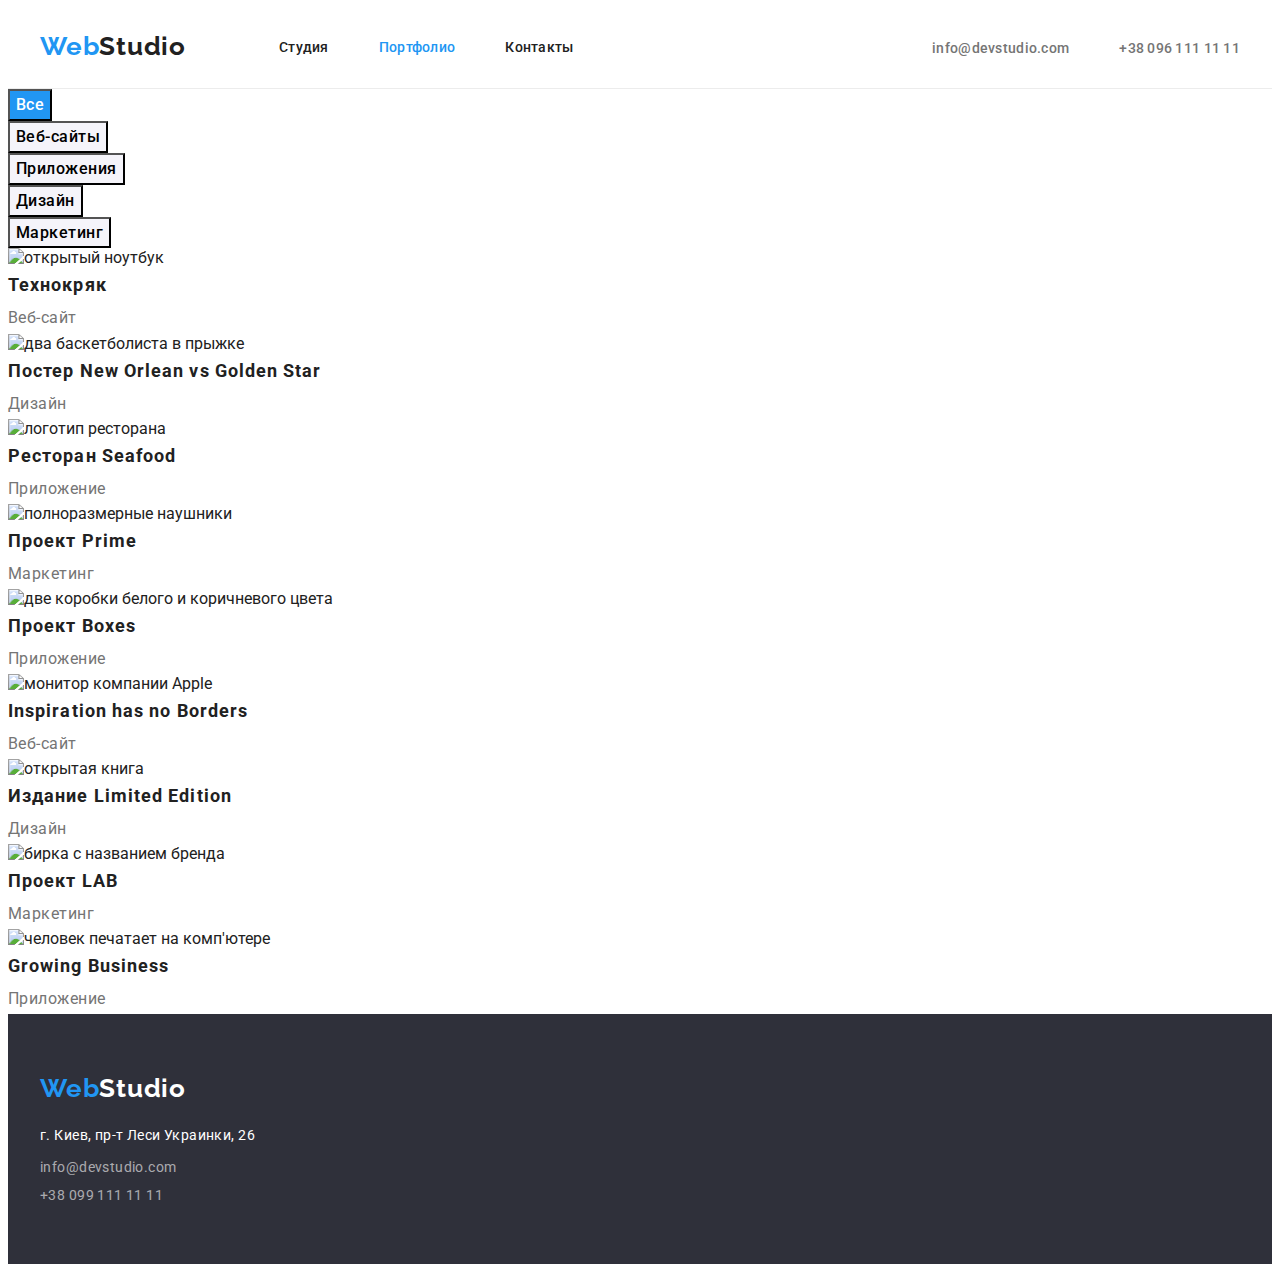
==== portfolio.html @ 601ef901 "Ended up with Studio page" ====
<!DOCTYPE html>
<html lang="ru">
  <head>
    <meta charset="UTF-8" />
    <meta http-equiv="X-UA-Compatible" content="IE=edge" />
    <meta name="viewport" content="width=device-width, initial-scale=1.0" />
    <title>Document</title>
    <link rel="preconnect" href="https://fonts.googleapis.com" />
    <link rel="preconnect" href="https://fonts.gstatic.com" crossorigin />
    <link
      href="https://fonts.googleapis.com/css2?family=Raleway:wght@700&family=Roboto:wght@400;500;700;900&display=swap"
      rel="stylesheet"
    />
    <link rel="stylesheet" href="./css/styles.css" />
  </head>
  <body>
    <header class="hdr">
      <div class="container container-hdr">
        <nav class="nav">
          <!--Brand Logo-->
          <a href="" class="hdr-logo"
            >Web<span class="black-logo link">Studio</span></a
          >
          <!--List of navigation links-->
          <ul class="nav-list">
            <li class="item">
              <a href="" class="nav-link link">Студия</a>
            </li>
            <li class="item">
              <a href="./portfolio.html" class="nav-link-current link"
                >Портфолио</a
              >
            </li>
            <li class="item"><a href="" class="nav-link link">Контакты</a></li>
          </ul>
        </nav>
        <!--Contacts-->
        <ul class="header-contacts">
          <li class="item">
            <a href="mailto:info@devstudio.com" class="contacts-link link"
              >info@devstudio.com</a
            >
          </li>
          <li>
            <a href="tel:+380961111111" class="contacts-link link"
              >+38 096 111 11 11</a
            >
          </li>
        </ul>
      </div>
    </header>
    <main>
      <!--Portfolio navgation-->
      <section class="prtf">
        <h1 hidden>Готовые проекты</h1>
        <ul class="list">
          <li><button type="button" class="prtf-btn-act">Все</button></li>
          <li><button type="button" class="prtf-btn">Веб-сайты</button></li>
          <li><button type="button" class="prtf-btn">Приложения</button></li>
          <li><button type="button" class="prtf-btn">Дизайн</button></li>
          <li><button type="button" class="prtf-btn">Маркетинг</button></li>
        </ul>
        <!--Examples of works-->
        <ul class="examples-list list">
          <li>
            <a href="" class="link"
              ><img
                src="./images/portfolio1.jpg"
                alt="открытый ноутбук"
                width="370px"
              />
              <h2>Технокряк</h2>
              <p>Веб-сайт</p>
            </a>
          </li>
          <li>
            <a href="" class="link"
              ><img
                src="./images/portfolio2.jpg"
                alt="два баскетболиста в прыжке"
                width="370px"
              />
              <h2>Постер New Orlean vs Golden Star</h2>
              <p>Дизайн</p>
            </a>
          </li>
          <li>
            <a href="" class="link"
              ><img
                src="./images/portfolio3.jpg"
                alt="логотип ресторана"
                width="370px"
              />
              <h2>Ресторан Seafood</h2>
              <p>Приложение</p></a
            >
          </li>
          <li>
            <a href="" class="link"
              ><img
                src="./images/portfolio4.jpg"
                alt="полноразмерные наушники"
                width="370px"
              />
              <h2>Проект Prime</h2>
              <p>Маркетинг</p></a
            >
          </li>
          <li>
            <a href="" class="link"
              ><img
                src="./images/portfolio5.jpg"
                alt="две коробки белого и коричневого цвета"
                width="370px"
              />
              <h2>Проект Boxes</h2>
              <p>Приложение</p></a
            >
          </li>
          <li>
            <a href="" class="link"
              ><img
                src="./images/portfolio6.jpg"
                alt="монитор компании Apple"
                width="370px"
              />
              <h2>Inspiration has no Borders</h2>
              <p>Веб-сайт</p></a
            >
          </li>
          <li>
            <a href="" class="link"
              ><img
                src="./images/portfolio7.jpg"
                alt="открытая книга"
                width="370px"
              />
              <h2>Издание Limited Edition</h2>
              <p>Дизайн</p></a
            >
          </li>
          <li>
            <a href="" class="link"
              ><img
                src="./images/portfolio8.jpg"
                alt="бирка с названием бренда"
                width="370px"
              />
              <h2>Проект LAB</h2>
              <p>Маркетинг</p></a
            >
          </li>
          <li>
            <a href="" class="link"
              ><img
                src="./images/portfolio9.jpg"
                alt="человек печатает на комп'ютере"
                width="370px"
              />
              <h2>Growing Business</h2>
              <p>Приложение</p></a
            >
          </li>
        </ul>
      </section>
    </main>
    <footer class="ftr">
      <div class="container">
        <!--Brand Logo-->
        <a href="" class="ftr-logo link"
          >Web<span class="white-logo link">Studio</span></a
        >
        <address class="addr">
          <ul class="addr-list list">
            <li class="item">
              <a
                class="addr-loc link"
                href="https://goo.gl/maps/46HjrAHxcbsHxjKQ8"
                target="_blank"
                rel="noopener noreferrer"
                >г. Киев, пр-т Леси Украинки, 26</a
              >
            </li>
            <li class="item">
              <a href="mailto:info@devstudio.com" class="addr-link link"
                >info@devstudio.com</a
              >
            </li>
            <li class="item">
              <a href="tel:+380961111111" class="addr-link link"
                >+38 099 111 11 11</a
              >
            </li>
          </ul>
        </address>
      </div>
    </footer>
  </body>
</html>
---- css/styles.css ----
:root{
    /* fonts */
    --main-font: Roboto, sans-serif;
    --secondary-font: Raleway, sans-serif;
    /* main colors */
    --main-txt-cl: #212121;
    --secondary-txt-cl: #757575;
    --special-txt-cl: #2196F3;
    /* bg colors */
    --light-bg-clr: #E5E5E5;
    --grey-bg-color: #F5F4FA;
    --black-bg-color: #2F303A;
}

body{
    font-family: var(--main-font);
    color: var(--main-txt-cl)
}

/* Reset styles start */

a {
    text-decoration: none;
    color: currentColor;
}

ul, 
ol {
    list-style: none;
    padding: 0;
    margin: 0;
}

h1,
h2,
h3,
h4,
h5,
h6, 
p {
    margin: 0
}

img{
    display: block;
}
/* .link {
    text-decoration: none;
    color: currentColor;
}

.list{
    list-style: none;
} */


/* Base Styles */

.container{
    width: 1200px;
    padding: 0 15px;
    margin-right: auto;
    margin-left: auto;
}



/* Header */
.hdr{
    border-bottom: 1px solid #ECECEC ;
}

.container-hdr {
    display: flex;
}

.nav{
    display: flex;
    margin-right: auto;
}

.hdr-logo {
    padding-top: 24px;
    padding-bottom: 24px;
    margin-right: 93px;

    font-family: var(--secondary-font);
    font-weight: 700;
    font-size: 26px;
    line-height: 1.13;
    letter-spacing: 0.03em;
    color: var(--special-txt-cl);
}

.black-logo {
    font-family: var(--secondary-font);
    font-weight: 700;
    font-size: 26px;
    line-height: 1.13;
    letter-spacing: 0.03em;
    color: var(--main-txt-cl)
}

.nav-list {
    display: flex;
    align-items: center;
}

.nav-list .item:not(:last-child) {
    margin-right: 50px;
}

.nav-link-current {
    display: block;
    font-weight: 500;
    font-size: 14px;
    line-height: 1.14;
    letter-spacing: 0.02em;
    color: var(--special-txt-cl);

    padding-top: 32px;
    padding-bottom: 32px;
}

.nav-link {
    display: block;
    font-weight: 500;
    font-size: 14px;
    line-height: 1.14;
    letter-spacing: 0.02em;
    color: var(--main-txt-cl);

    padding-top: 32px;
    padding-bottom: 32px;
}

.nav-link:hover,
.nav-link:focus {
    color: var(--special-txt-cl);
}

.nav-link-current:hover,
.nav-link-current:focus {
    color: var(--special-txt-cl);
}

.header-contacts{
    display: flex;
    align-items: center;
}

.header-contacts .item:not(:last-child) {
    margin-right: 50px;
}

.contacts-link{
    display: block;
    font-weight: 500;
    font-size: 14px;
    line-height: 1.14;
    letter-spacing: 0.02em;
    color: var(--secondary-txt-cl);

    padding-top: 32px;
    padding-bottom: 31px;
}

.contacts-link:hover,
.contacts-link:focus{
    color: var(--special-txt-cl);
}

/* Footer */

.ftr{
    background-color: var(--black-bg-color);
    padding-top: 60px;
    padding-bottom: 60px;
}

.ftr-logo{
    display: block;
    margin-bottom: 20px;

    font-family: var(--secondary-font);
    font-weight: 700;
    font-size: 26px;
    line-height: 1.13;
    letter-spacing: 0.03em;
    color: var(--special-txt-cl);
}

.white-logo{
    color:#FFFFFF;
}

.addr-list .item:not(:last-child){
    margin-bottom: 9px;
}

.addr-loc{
    font-style: normal;
    font-size: 14px;
    line-height: 1.71;
    letter-spacing: 0.03em;
    color: #FFFFFF;
}

.addr-link{
    font-style: normal;
    font-size: 14px;
    line-height: 1.71px;
    letter-spacing: 0.03em;
    color: rgba(255, 255, 255, 0.6);
}

.addr-link:hover{
    color: var(--special-txt-cl);
}

/* Main */
/* Section with an order button */
.order{
    background-color: var(--black-bg-color);
    padding-top: 200px;
    padding-bottom: 200px;
}

.order-headline{
    margin-bottom: 30px;

    font-weight: 900;
    font-size: 44px;
    line-height: 1.36;
    text-align: center;
    letter-spacing: 0.06em;
    text-transform: uppercase;
    color: #FFFFFF;
}

.order-button {
    border: 0;
    padding: 10px 32px;
    margin: 0 auto;
    min-width: 200px;
    min-height: 50px;

    font-family: 'Roboto';
    font-weight: 700;
    font-size: 16px;
    line-height: 1.88;
    display: flex;
    align-items: center;
    text-align: center;
    letter-spacing: 0.06em;
    color: #FFFFFF;
    background: #2196F3;
    cursor: pointer;
    box-shadow: 0px 4px 4px rgba(0, 0, 0, 0.15);
    border-radius: 4px;
    text-shadow: 0px 4px 4px rgba(0, 0, 0, 0.25);
}

.order-button:hover, .order-button:focus {
    background-color: #188CE8;
}

/* Advantages */
.advnt-container{
    margin-top: 107px;
    margin-bottom: 94px;
}

.advnt-list .advnt-list-title {
    font-size: 14px;
    line-height: 1.14;
    letter-spacing: 0.03em;
    text-transform: uppercase;
}

.advnt-list {
    display: flex;
    flex-basis: 270px;
}

.advnt-list .advnt-list-about{
    font-size: 14px;
    line-height: 1.7;
    letter-spacing: 0.03em;
    color: var(--secondary-txt-cl);
}

.advnt-list .item{
    width: 270px;
}

.advnt-list .item:not(:last-child) {
    margin-right: 30px;
}

.advnt-list-title{
    margin-bottom: 10px;
}




/* Kinds of services */
.srvs-container{
    margin-bottom: 94px;
}

.srvs-title, .team-title{
    font-size: 36px;
    line-height: 1.17;
    text-align: center;
    letter-spacing: 0.03em;
}

.srvs-title {
    margin-bottom: 50px;
}

.srvs-list {
    display: flex;
}

.srvs-list .item:not(:last-child){
    margin-right: 30px;
}

/* Team */  

.team{
    background-color: #F5F4FA;
    padding-top: 94px;
}

.team-title{
    margin-bottom: 50px;
}

.team-list{
    display: flex;
}

.team-list .item:not(:last-child){
    margin-right: 30px;
}

.team-list .item{
    margin-bottom: 94px;

    background-color: #FFFFFF ;
    box-shadow: 0px 1px 3px rgba(0, 0, 0, 0.12), 0px 1px 1px rgba(0, 0, 0, 0.14), 0px 2px 1px rgba(0, 0, 0, 0.2);
    border-radius: 0px 0px 4px 4px;
}


.team .team-list-title{
    margin-top: 30px;
    margin-bottom: 10px;

    font-weight: 500;
    font-size: 16px;
    line-height: 1.19;
    text-align: center;
    letter-spacing: 0.03em;
}

.team .team-about{
    margin-bottom: 30px;

    line-height: 1.19;
    text-align: center;
    letter-spacing: 0.03em;
    color: var(--secondary-txt-cl);
}

/*  */
/* Portfolio */ 
/*  */

/* Portfolio section buttons */
.prtf-btn-act {
    font-family: 'Roboto';
    font-weight: 500;
    font-size: 16px;
    line-height: 1.62;
    text-align: center;
    letter-spacing: 0.03em;
    color: #FFFFFF;
    background-color: #2196F3;
    cursor: pointer;
}

.prtf-btn {
    font-family: 'Roboto';
    font-weight: 500;
    font-size: 16px;
    line-height: 1.62;
    text-align: center;
    letter-spacing: 0.03em;
    background-color: var(--grey-bg-color);
    cursor: pointer;
}

.prtf-btn-act:hover, .prtf-btn-act:focus{
    background-color: #188CE8;
}

.prtf-btn:hover, .prtf-btn:focus{
    background-color: var(--special-txt-cl);
    color: #FFFFFF;
}

/* Examples of works */

.examples-list h2{
    font-size: 18px;
    line-height: 2;
    letter-spacing: 0.06em;
}

.examples-list p{
    line-height: 1.88;
    letter-spacing: 0.03em;
    color: var(--secondary-txt-cl);
}
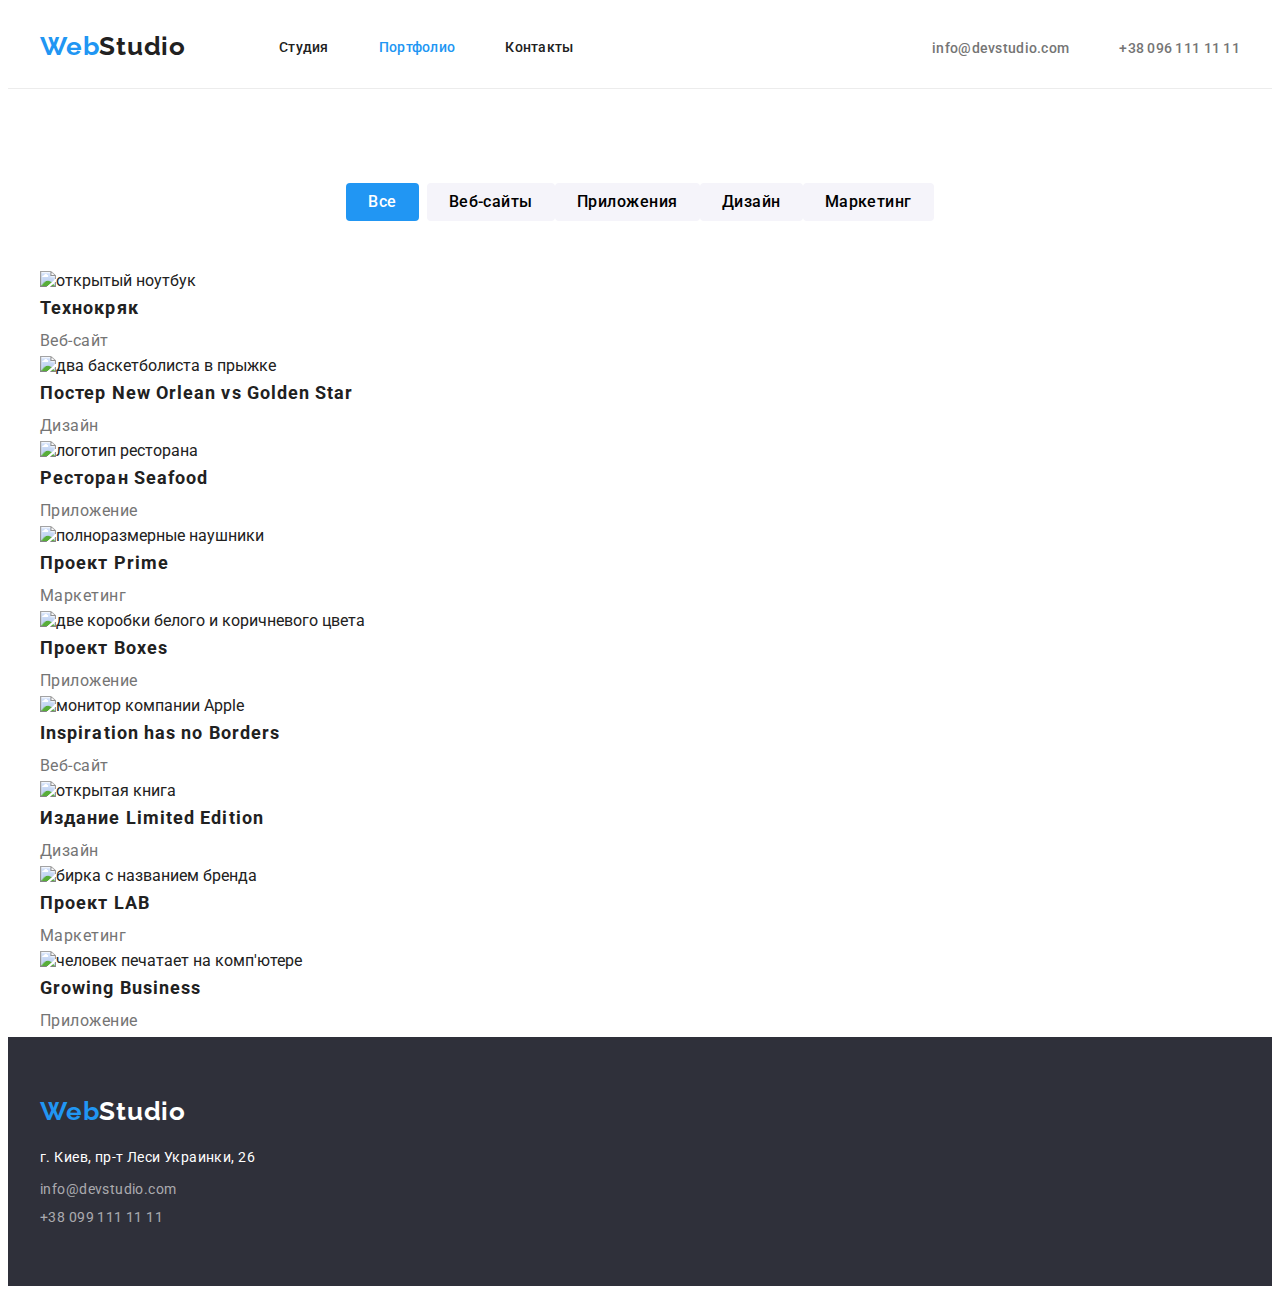
==== commit ac56ddee: "Did portfolio buttons measurements" ====
--- a/portfolio.html
+++ b/portfolio.html
@@ -24,12 +24,10 @@
           <!--List of navigation links-->
           <ul class="nav-list">
             <li class="item">
-              <a href="" class="nav-link link">Студия</a>
-            </li>
-            <li class="item">
-              <a href="./portfolio.html" class="nav-link-current link"
-                >Портфолио</a
-              >
+              <a href="./index.html" class="nav-link link">Студия</a>
+            </li>
+            <li class="item">
+              <a href="" class="nav-link-current link">Портфолио</a>
             </li>
             <li class="item"><a href="" class="nav-link link">Контакты</a></li>
           </ul>
@@ -52,116 +50,138 @@
     <main>
       <!--Portfolio navgation-->
       <section class="prtf">
-        <h1 hidden>Готовые проекты</h1>
-        <ul class="list">
-          <li><button type="button" class="prtf-btn-act">Все</button></li>
-          <li><button type="button" class="prtf-btn">Веб-сайты</button></li>
-          <li><button type="button" class="prtf-btn">Приложения</button></li>
-          <li><button type="button" class="prtf-btn">Дизайн</button></li>
-          <li><button type="button" class="prtf-btn">Маркетинг</button></li>
-        </ul>
-        <!--Examples of works-->
-        <ul class="examples-list list">
-          <li>
-            <a href="" class="link"
-              ><img
-                src="./images/portfolio1.jpg"
-                alt="открытый ноутбук"
-                width="370px"
-              />
-              <h2>Технокряк</h2>
-              <p>Веб-сайт</p>
-            </a>
-          </li>
-          <li>
-            <a href="" class="link"
-              ><img
-                src="./images/portfolio2.jpg"
-                alt="два баскетболиста в прыжке"
-                width="370px"
-              />
-              <h2>Постер New Orlean vs Golden Star</h2>
-              <p>Дизайн</p>
-            </a>
-          </li>
-          <li>
-            <a href="" class="link"
-              ><img
-                src="./images/portfolio3.jpg"
-                alt="логотип ресторана"
-                width="370px"
-              />
-              <h2>Ресторан Seafood</h2>
-              <p>Приложение</p></a
-            >
-          </li>
-          <li>
-            <a href="" class="link"
-              ><img
-                src="./images/portfolio4.jpg"
-                alt="полноразмерные наушники"
-                width="370px"
-              />
-              <h2>Проект Prime</h2>
-              <p>Маркетинг</p></a
-            >
-          </li>
-          <li>
-            <a href="" class="link"
-              ><img
-                src="./images/portfolio5.jpg"
-                alt="две коробки белого и коричневого цвета"
-                width="370px"
-              />
-              <h2>Проект Boxes</h2>
-              <p>Приложение</p></a
-            >
-          </li>
-          <li>
-            <a href="" class="link"
-              ><img
-                src="./images/portfolio6.jpg"
-                alt="монитор компании Apple"
-                width="370px"
-              />
-              <h2>Inspiration has no Borders</h2>
-              <p>Веб-сайт</p></a
-            >
-          </li>
-          <li>
-            <a href="" class="link"
-              ><img
-                src="./images/portfolio7.jpg"
-                alt="открытая книга"
-                width="370px"
-              />
-              <h2>Издание Limited Edition</h2>
-              <p>Дизайн</p></a
-            >
-          </li>
-          <li>
-            <a href="" class="link"
-              ><img
-                src="./images/portfolio8.jpg"
-                alt="бирка с названием бренда"
-                width="370px"
-              />
-              <h2>Проект LAB</h2>
-              <p>Маркетинг</p></a
-            >
-          </li>
-          <li>
-            <a href="" class="link"
-              ><img
-                src="./images/portfolio9.jpg"
-                alt="человек печатает на комп'ютере"
-                width="370px"
-              />
-              <h2>Growing Business</h2>
-              <p>Приложение</p></a
-            >
-          </li>
-        </ul>
+        <div class="container">
+          <h1 hidden>Готовые проекты</h1>
+          <ul class="prtf-list list">
+            <li class="prtf-item-list">
+              <button type="button" class="prtf-btn-act prtf-btn-list">
+                Все
+              </button>
+            </li>
+            <li class="prtf-list-item">
+              <button type="button" class="prtf-btn prtf-btn-list">
+                Веб-сайты
+              </button>
+            </li>
+            <li class="prtf-list-item">
+              <button type="button" class="prtf-btn prtf-btn-list">
+                Приложения
+              </button>
+            </li>
+            <li class="prtf-list-item">
+              <button type="button" class="prtf-btn prtf-btn-list">
+                Дизайн
+              </button>
+            </li>
+            <li class="prtf-list-item">
+              <button type="button" class="prtf-btn prtf-btn-list">
+                Маркетинг
+              </button>
+            </li>
+          </ul>
+          <!--Examples of works-->
+          <ul class="examples-list list">
+            <li>
+              <a href="" class="link"
+                ><img
+                  src="./images/portfolio1.jpg"
+                  alt="открытый ноутбук"
+                  width="370px"
+                />
+                <h2>Технокряк</h2>
+                <p>Веб-сайт</p>
+              </a>
+            </li>
+            <li>
+              <a href="" class="link"
+                ><img
+                  src="./images/portfolio2.jpg"
+                  alt="два баскетболиста в прыжке"
+                  width="370px"
+                />
+                <h2>Постер New Orlean vs Golden Star</h2>
+                <p>Дизайн</p>
+              </a>
+            </li>
+            <li>
+              <a href="" class="link"
+                ><img
+                  src="./images/portfolio3.jpg"
+                  alt="логотип ресторана"
+                  width="370px"
+                />
+                <h2>Ресторан Seafood</h2>
+                <p>Приложение</p></a
+              >
+            </li>
+            <li>
+              <a href="" class="link"
+                ><img
+                  src="./images/portfolio4.jpg"
+                  alt="полноразмерные наушники"
+                  width="370px"
+                />
+                <h2>Проект Prime</h2>
+                <p>Маркетинг</p></a
+              >
+            </li>
+            <li>
+              <a href="" class="link"
+                ><img
+                  src="./images/portfolio5.jpg"
+                  alt="две коробки белого и коричневого цвета"
+                  width="370px"
+                />
+                <h2>Проект Boxes</h2>
+                <p>Приложение</p></a
+              >
+            </li>
+            <li>
+              <a href="" class="link"
+                ><img
+                  src="./images/portfolio6.jpg"
+                  alt="монитор компании Apple"
+                  width="370px"
+                />
+                <h2>Inspiration has no Borders</h2>
+                <p>Веб-сайт</p></a
+              >
+            </li>
+            <li>
+              <a href="" class="link"
+                ><img
+                  src="./images/portfolio7.jpg"
+                  alt="открытая книга"
+                  width="370px"
+                />
+                <h2>Издание Limited Edition</h2>
+                <p>Дизайн</p></a
+              >
+            </li>
+            <li>
+              <a href="" class="link"
+                ><img
+                  src="./images/portfolio8.jpg"
+                  alt="бирка с названием бренда"
+                  width="370px"
+                />
+                <h2>Проект LAB</h2>
+                <p>Маркетинг</p></a
+              >
+            </li>
+            <li>
+              <a href="" class="link"
+                ><img
+                  src="./images/portfolio9.jpg"
+                  alt="человек печатает на комп'ютере"
+                  width="370px"
+                />
+                <h2>Growing Business</h2>
+                <p>Приложение</p></a
+              >
+            </li>
+          </ul>
+        </div>
       </section>
     </main>
     <footer class="ftr">
--- a/css/styles.css
+++ b/css/styles.css
@@ -382,6 +382,13 @@
 /*  */
 
 /* Portfolio section buttons */
+
+.prtf-list{
+    display: flex;
+    justify-content: center;
+
+}
+
 .prtf-btn-act {
     font-family: 'Roboto';
     font-weight: 500;
@@ -403,6 +410,19 @@
     letter-spacing: 0.03em;
     background-color: var(--grey-bg-color);
     cursor: pointer;
+}
+
+.prtf-btn-list {
+    margin-top: 94px;
+    margin-bottom: 50px;
+    border: 0;
+    padding: 6px 22px;
+
+    border-radius: 4px;
+}
+
+.prtf-item-list:not(last-child){
+    margin-right: 8px;
 }
 
 .prtf-btn-act:hover, .prtf-btn-act:focus{
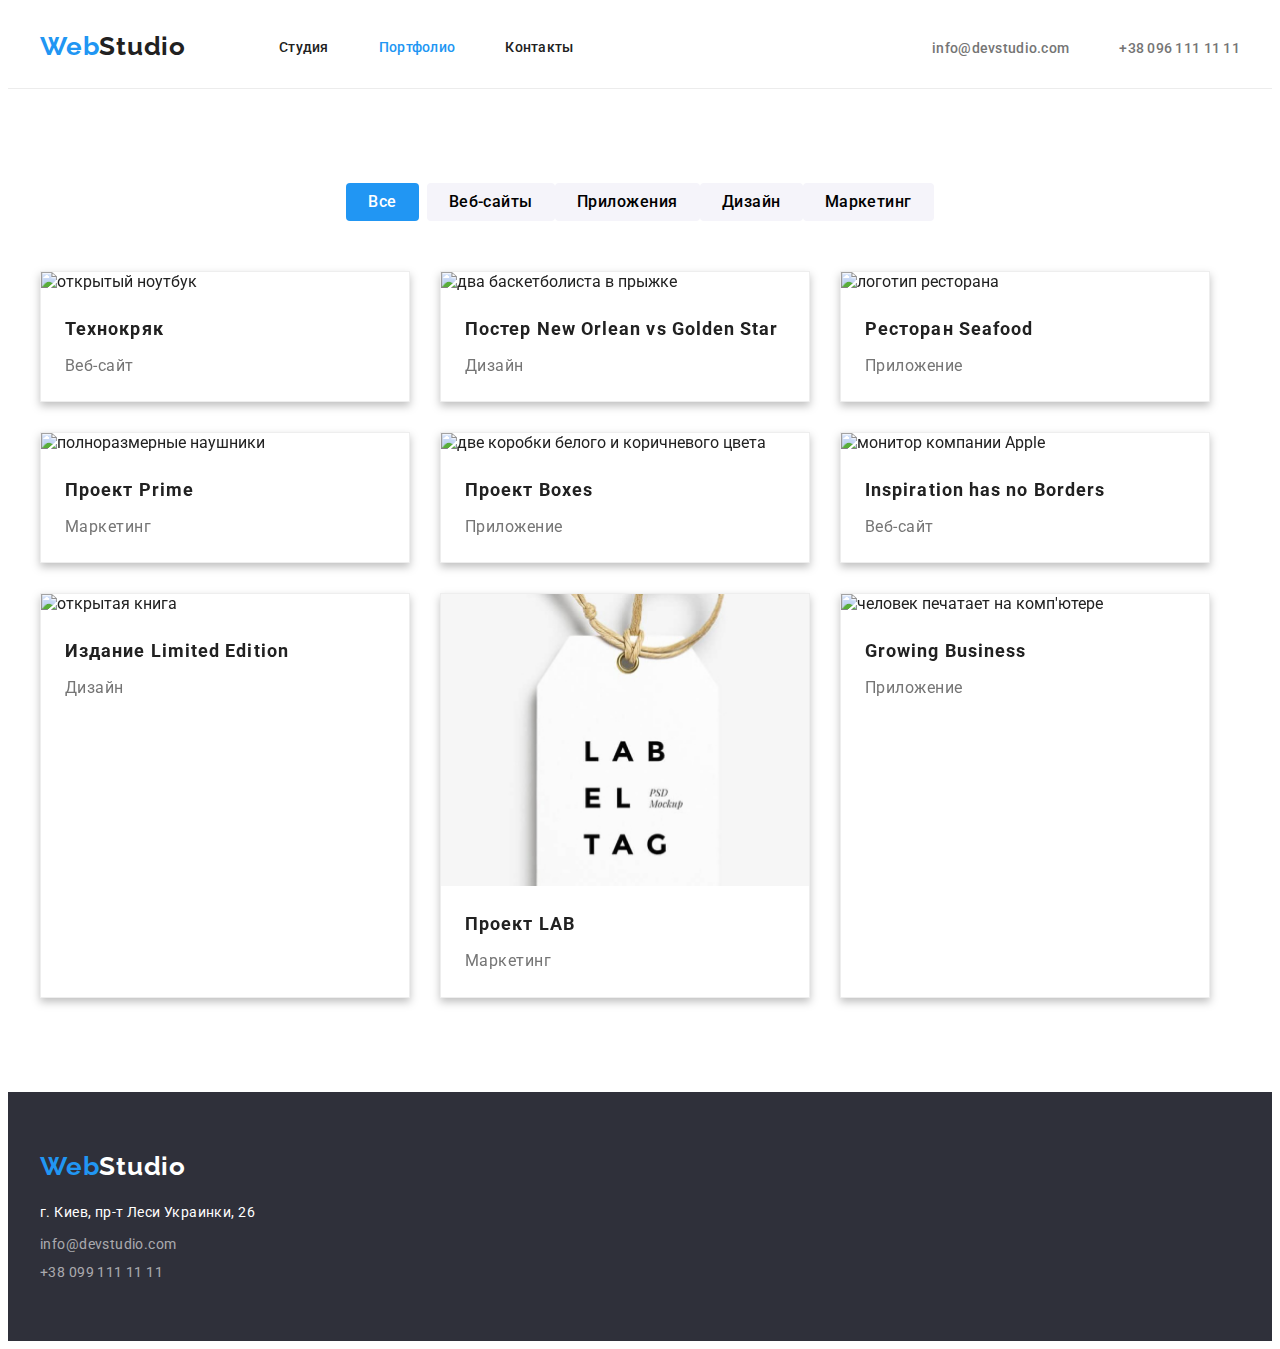
==== commit 93f00ec5: "Ended up with portfolio main section" ====
--- a/portfolio.html
+++ b/portfolio.html
@@ -11,6 +11,15 @@
       href="https://fonts.googleapis.com/css2?family=Raleway:wght@700&family=Roboto:wght@400;500;700;900&display=swap"
       rel="stylesheet"
     />
+    <!-- Normalizer -->
+    <link
+      rel="stylesheet"
+      href="https://cdnjs.cloudflare.com/ajax/libs/modern-normalize/1.1.0/modern-normalize.min.css"
+      integrity="sha512-wpPYUAdjBVSE4KJnH1VR1HeZfpl1ub8YT/NKx4PuQ5NmX2tKuGu6U/JRp5y+Y8XG2tV+wKQpNHVUX03MfMFn9Q=="
+      crossorigin="anonymous"
+      referrerpolicy="no-referrer"
+    />
+    <!-- Custom Styles -->
     <link rel="stylesheet" href="./css/styles.css" />
   </head>
   <body>
@@ -81,103 +90,103 @@
           </ul>
           <!--Examples of works-->
           <ul class="examples-list list">
-            <li>
+            <li class="item">
               <a href="" class="link"
                 ><img
                   src="./images/portfolio1.jpg"
                   alt="открытый ноутбук"
-                  width="370px"
-                />
-                <h2>Технокряк</h2>
-                <p>Веб-сайт</p>
+                  width="368px"
+                />
+                <h2 class="exampl-title">Технокряк</h2>
+                <p class="exampl-text">Веб-сайт</p>
               </a>
             </li>
-            <li>
+            <li class="item">
               <a href="" class="link"
                 ><img
                   src="./images/portfolio2.jpg"
                   alt="два баскетболиста в прыжке"
-                  width="370px"
-                />
-                <h2>Постер New Orlean vs Golden Star</h2>
-                <p>Дизайн</p>
+                  width="368px"
+                />
+                <h2 class="exampl-title">Постер New Orlean vs Golden Star</h2>
+                <p class="exampl-text">Дизайн</p>
               </a>
             </li>
-            <li>
+            <li class="item">
               <a href="" class="link"
                 ><img
                   src="./images/portfolio3.jpg"
                   alt="логотип ресторана"
-                  width="370px"
-                />
-                <h2>Ресторан Seafood</h2>
-                <p>Приложение</p></a
-              >
-            </li>
-            <li>
+                  width="368px"
+                />
+                <h2 class="exampl-title">Ресторан Seafood</h2>
+                <p class="exampl-text">Приложение</p></a
+              >
+            </li>
+            <li class="item">
               <a href="" class="link"
                 ><img
                   src="./images/portfolio4.jpg"
                   alt="полноразмерные наушники"
-                  width="370px"
-                />
-                <h2>Проект Prime</h2>
-                <p>Маркетинг</p></a
-              >
-            </li>
-            <li>
+                  width="368px"
+                />
+                <h2 class="exampl-title">Проект Prime</h2>
+                <p class="exampl-text">Маркетинг</p></a
+              >
+            </li>
+            <li class="item">
               <a href="" class="link"
                 ><img
                   src="./images/portfolio5.jpg"
                   alt="две коробки белого и коричневого цвета"
-                  width="370px"
-                />
-                <h2>Проект Boxes</h2>
-                <p>Приложение</p></a
-              >
-            </li>
-            <li>
+                  width="368px"
+                />
+                <h2 class="exampl-title">Проект Boxes</h2>
+                <p class="exampl-text">Приложение</p></a
+              >
+            </li>
+            <li class="item">
               <a href="" class="link"
                 ><img
                   src="./images/portfolio6.jpg"
                   alt="монитор компании Apple"
-                  width="370px"
-                />
-                <h2>Inspiration has no Borders</h2>
-                <p>Веб-сайт</p></a
-              >
-            </li>
-            <li>
+                  width="368px"
+                />
+                <h2 class="exampl-title">Inspiration has no Borders</h2>
+                <p class="exampl-text">Веб-сайт</p></a
+              >
+            </li>
+            <li class="item">
               <a href="" class="link"
                 ><img
                   src="./images/portfolio7.jpg"
                   alt="открытая книга"
-                  width="370px"
-                />
-                <h2>Издание Limited Edition</h2>
-                <p>Дизайн</p></a
-              >
-            </li>
-            <li>
-              <a href="" class="link"
-                ><img
-                  src="./images/portfolio8.jpg"
+                  width="368px"
+                />
+                <h2 class="exampl-title">Издание Limited Edition</h2>
+                <p class="exampl-text">Дизайн</p></a
+              >
+            </li>
+            <li class="item">
+              <a href="" class="link"
+                ><img
+                  src="./images/portfolio81.jpg"
                   alt="бирка с названием бренда"
-                  width="370px"
-                />
-                <h2>Проект LAB</h2>
-                <p>Маркетинг</p></a
-              >
-            </li>
-            <li>
+                  width="368px"
+                />
+                <h2 class="exampl-title">Проект LAB</h2>
+                <p class="exampl-text">Маркетинг</p></a
+              >
+            </li>
+            <li class="item">
               <a href="" class="link"
                 ><img
                   src="./images/portfolio9.jpg"
                   alt="человек печатает на комп'ютере"
-                  width="370px"
-                />
-                <h2>Growing Business</h2>
-                <p>Приложение</p></a
+                  width="368px"
+                />
+                <h2 class="exampl-title">Growing Business</h2>
+                <p class="exampl-text">Приложение</p></a
               >
             </li>
           </ul>
--- a/css/styles.css
+++ b/css/styles.css
@@ -436,14 +436,47 @@
 
 /* Examples of works */
 
-.examples-list h2{
+.examples-list .item {
+    background: #FFFFFF;
+    border: 1px solid #EEEEEE;
+    filter:drop-shadow(0px 4px 4px rgba(0, 0, 0, 0.25));
+}
+
+.examples-list .exampl-title{
     font-size: 18px;
     line-height: 2;
     letter-spacing: 0.06em;
 }
 
-.examples-list p{
+.examples-list .exampl-text{
     line-height: 1.88;
     letter-spacing: 0.03em;
     color: var(--secondary-txt-cl);
-}+}
+
+.exampl-title{
+    margin-top: 20px;
+    margin-bottom: 4px;
+    margin-left: 24px;
+}
+
+.exampl-text{
+    margin-left: 24px;
+    margin-bottom: 20px;
+}
+
+
+
+.examples-list{
+    display: flex;
+    flex-wrap: wrap;
+    margin-bottom: 94px;
+}
+
+.examples-list .item:not(:nth-child(3n)){
+    margin-right: 30px;
+}
+
+.examples-list .item:not(:nth-last-child(-n+3)){
+    margin-bottom: 30px;
+}
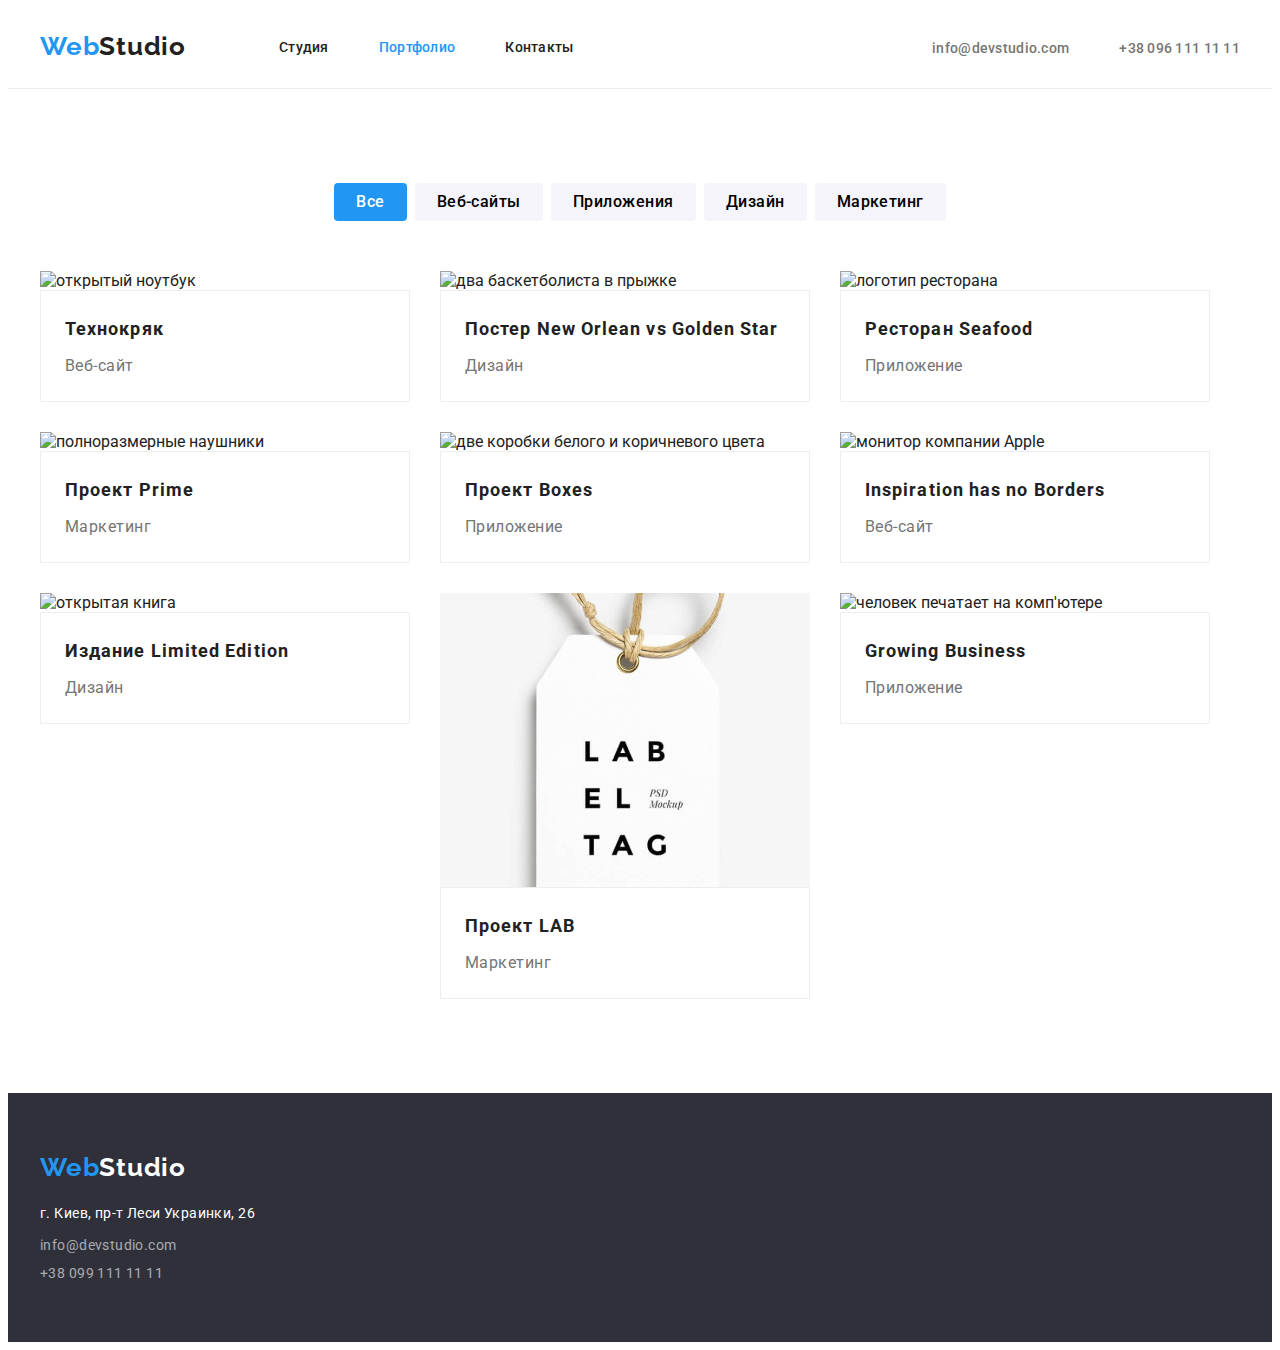
==== commit cb956348: "Fixed third homework after review" ====
--- a/portfolio.html
+++ b/portfolio.html
@@ -62,7 +62,7 @@
         <div class="container">
           <h1 hidden>Готовые проекты</h1>
           <ul class="prtf-list list">
-            <li class="prtf-item-list">
+            <li class="prtf-list-item">
               <button type="button" class="prtf-btn-act prtf-btn-list">
                 Все
               </button>
@@ -95,10 +95,12 @@
                 ><img
                   src="./images/portfolio1.jpg"
                   alt="открытый ноутбук"
-                  width="368px"
-                />
-                <h2 class="exampl-title">Технокряк</h2>
-                <p class="exampl-text">Веб-сайт</p>
+                  width="370px"
+                />
+                <div class="exampl-text-group">
+                  <h2 class="exampl-title">Технокряк</h2>
+                  <p class="exampl-text">Веб-сайт</p>
+                </div>
               </a>
             </li>
             <li class="item">
@@ -106,10 +108,12 @@
                 ><img
                   src="./images/portfolio2.jpg"
                   alt="два баскетболиста в прыжке"
-                  width="368px"
-                />
-                <h2 class="exampl-title">Постер New Orlean vs Golden Star</h2>
-                <p class="exampl-text">Дизайн</p>
+                  width="370px"
+                />
+                <div class="exampl-text-group">
+                  <h2 class="exampl-title">Постер New Orlean vs Golden Star</h2>
+                  <p class="exampl-text">Дизайн</p>
+                </div>
               </a>
             </li>
             <li class="item">
@@ -117,77 +121,91 @@
                 ><img
                   src="./images/portfolio3.jpg"
                   alt="логотип ресторана"
-                  width="368px"
-                />
-                <h2 class="exampl-title">Ресторан Seafood</h2>
-                <p class="exampl-text">Приложение</p></a
-              >
+                  width="370px"
+                />
+                <div class="exampl-text-group">
+                  <h2 class="exampl-title">Ресторан Seafood</h2>
+                  <p class="exampl-text">Приложение</p>
+                </div>
+              </a>
             </li>
             <li class="item">
               <a href="" class="link"
                 ><img
                   src="./images/portfolio4.jpg"
                   alt="полноразмерные наушники"
-                  width="368px"
-                />
-                <h2 class="exampl-title">Проект Prime</h2>
-                <p class="exampl-text">Маркетинг</p></a
-              >
+                  width="370px"
+                />
+                <div class="exampl-text-group">
+                  <h2 class="exampl-title">Проект Prime</h2>
+                  <p class="exampl-text">Маркетинг</p>
+                </div>
+              </a>
             </li>
             <li class="item">
               <a href="" class="link"
                 ><img
                   src="./images/portfolio5.jpg"
                   alt="две коробки белого и коричневого цвета"
-                  width="368px"
-                />
-                <h2 class="exampl-title">Проект Boxes</h2>
-                <p class="exampl-text">Приложение</p></a
-              >
+                  width="370px"
+                />
+                <div class="exampl-text-group">
+                  <h2 class="exampl-title">Проект Boxes</h2>
+                  <p class="exampl-text">Приложение</p>
+                </div>
+              </a>
             </li>
             <li class="item">
               <a href="" class="link"
                 ><img
                   src="./images/portfolio6.jpg"
                   alt="монитор компании Apple"
-                  width="368px"
-                />
-                <h2 class="exampl-title">Inspiration has no Borders</h2>
-                <p class="exampl-text">Веб-сайт</p></a
-              >
+                  width="370px"
+                />
+                <div class="exampl-text-group">
+                  <h2 class="exampl-title">Inspiration has no Borders</h2>
+                  <p class="exampl-text">Веб-сайт</p>
+                </div>
+              </a>
             </li>
             <li class="item">
               <a href="" class="link"
                 ><img
                   src="./images/portfolio7.jpg"
                   alt="открытая книга"
-                  width="368px"
-                />
-                <h2 class="exampl-title">Издание Limited Edition</h2>
-                <p class="exampl-text">Дизайн</p></a
-              >
+                  width="370px"
+                />
+                <div class="exampl-text-group">
+                  <h2 class="exampl-title">Издание Limited Edition</h2>
+                  <p class="exampl-text">Дизайн</p>
+                </div>
+              </a>
             </li>
             <li class="item">
               <a href="" class="link"
                 ><img
                   src="./images/portfolio81.jpg"
                   alt="бирка с названием бренда"
-                  width="368px"
-                />
-                <h2 class="exampl-title">Проект LAB</h2>
-                <p class="exampl-text">Маркетинг</p></a
-              >
+                  width="370px"
+                />
+                <div class="exampl-text-group">
+                  <h2 class="exampl-title">Проект LAB</h2>
+                  <p class="exampl-text">Маркетинг</p>
+                </div>
+              </a>
             </li>
             <li class="item">
               <a href="" class="link"
                 ><img
                   src="./images/portfolio9.jpg"
                   alt="человек печатает на комп'ютере"
-                  width="368px"
-                />
-                <h2 class="exampl-title">Growing Business</h2>
-                <p class="exampl-text">Приложение</p></a
-              >
+                  width="370px"
+                />
+                <div class="exampl-text-group">
+                  <h2 class="exampl-title">Growing Business</h2>
+                  <p class="exampl-text">Приложение</p>
+                </div>
+              </a>
             </li>
           </ul>
         </div>
--- a/css/styles.css
+++ b/css/styles.css
@@ -267,8 +267,8 @@
 
 /* Advantages */
 .advnt-container{
-    margin-top: 107px;
-    margin-bottom: 94px;
+    padding-top: 107px;
+    padding-bottom: 94px;
 }
 
 .advnt-list .advnt-list-title {
@@ -306,8 +306,8 @@
 
 
 /* Kinds of services */
-.srvs-container{
-    margin-bottom: 94px;
+.srvs{
+    padding-bottom: 94px;
 }
 
 .srvs-title, .team-title{
@@ -334,6 +334,7 @@
 .team{
     background-color: #F5F4FA;
     padding-top: 94px;
+    padding-bottom: 94px;
 }
 
 .team-title{
@@ -349,16 +350,19 @@
 }
 
 .team-list .item{
-    margin-bottom: 94px;
+    /* margin-bottom: 94px; */
 
     background-color: #FFFFFF ;
     box-shadow: 0px 1px 3px rgba(0, 0, 0, 0.12), 0px 1px 1px rgba(0, 0, 0, 0.14), 0px 2px 1px rgba(0, 0, 0, 0.2);
     border-radius: 0px 0px 4px 4px;
 }
 
+.team-text{
+    padding-top: 30px;
+    padding-bottom: 30px;
+}
 
 .team .team-list-title{
-    margin-top: 30px;
     margin-bottom: 10px;
 
     font-weight: 500;
@@ -369,8 +373,6 @@
 }
 
 .team .team-about{
-    margin-bottom: 30px;
-
     line-height: 1.19;
     text-align: center;
     letter-spacing: 0.03em;
@@ -382,11 +384,15 @@
 /*  */
 
 /* Portfolio section buttons */
+.prtf{
+    padding-top: 94px;
+    padding-bottom: 94px;
+}
 
 .prtf-list{
     display: flex;
     justify-content: center;
-
+    margin-bottom: 50px;
 }
 
 .prtf-btn-act {
@@ -413,17 +419,16 @@
 }
 
 .prtf-btn-list {
-    margin-top: 94px;
-    margin-bottom: 50px;
     border: 0;
     padding: 6px 22px;
 
     border-radius: 4px;
 }
 
-.prtf-item-list:not(last-child){
+.prtf-list-item:not(:last-child) {
     margin-right: 8px;
 }
+
 
 .prtf-btn-act:hover, .prtf-btn-act:focus{
     background-color: #188CE8;
@@ -438,8 +443,7 @@
 
 .examples-list .item {
     background: #FFFFFF;
-    border: 1px solid #EEEEEE;
-    filter:drop-shadow(0px 4px 4px rgba(0, 0, 0, 0.25));
+    /* border: 1px solid #EEEEEE; */
 }
 
 .examples-list .exampl-title{
@@ -454,24 +458,23 @@
     color: var(--secondary-txt-cl);
 }
 
+.exampl-text-group{
+    padding-top: 20px;
+    padding-bottom: 20px;
+    padding-left: 24px;
+    border: 1px solid #EEEEEE; ;
+}
+
 .exampl-title{
-    margin-top: 20px;
     margin-bottom: 4px;
-    margin-left: 24px;
-}
-
-.exampl-text{
-    margin-left: 24px;
-    margin-bottom: 20px;
-}
-
-
+}
 
 .examples-list{
     display: flex;
     flex-wrap: wrap;
-    margin-bottom: 94px;
-}
+}
+
+
 
 .examples-list .item:not(:nth-child(3n)){
     margin-right: 30px;
